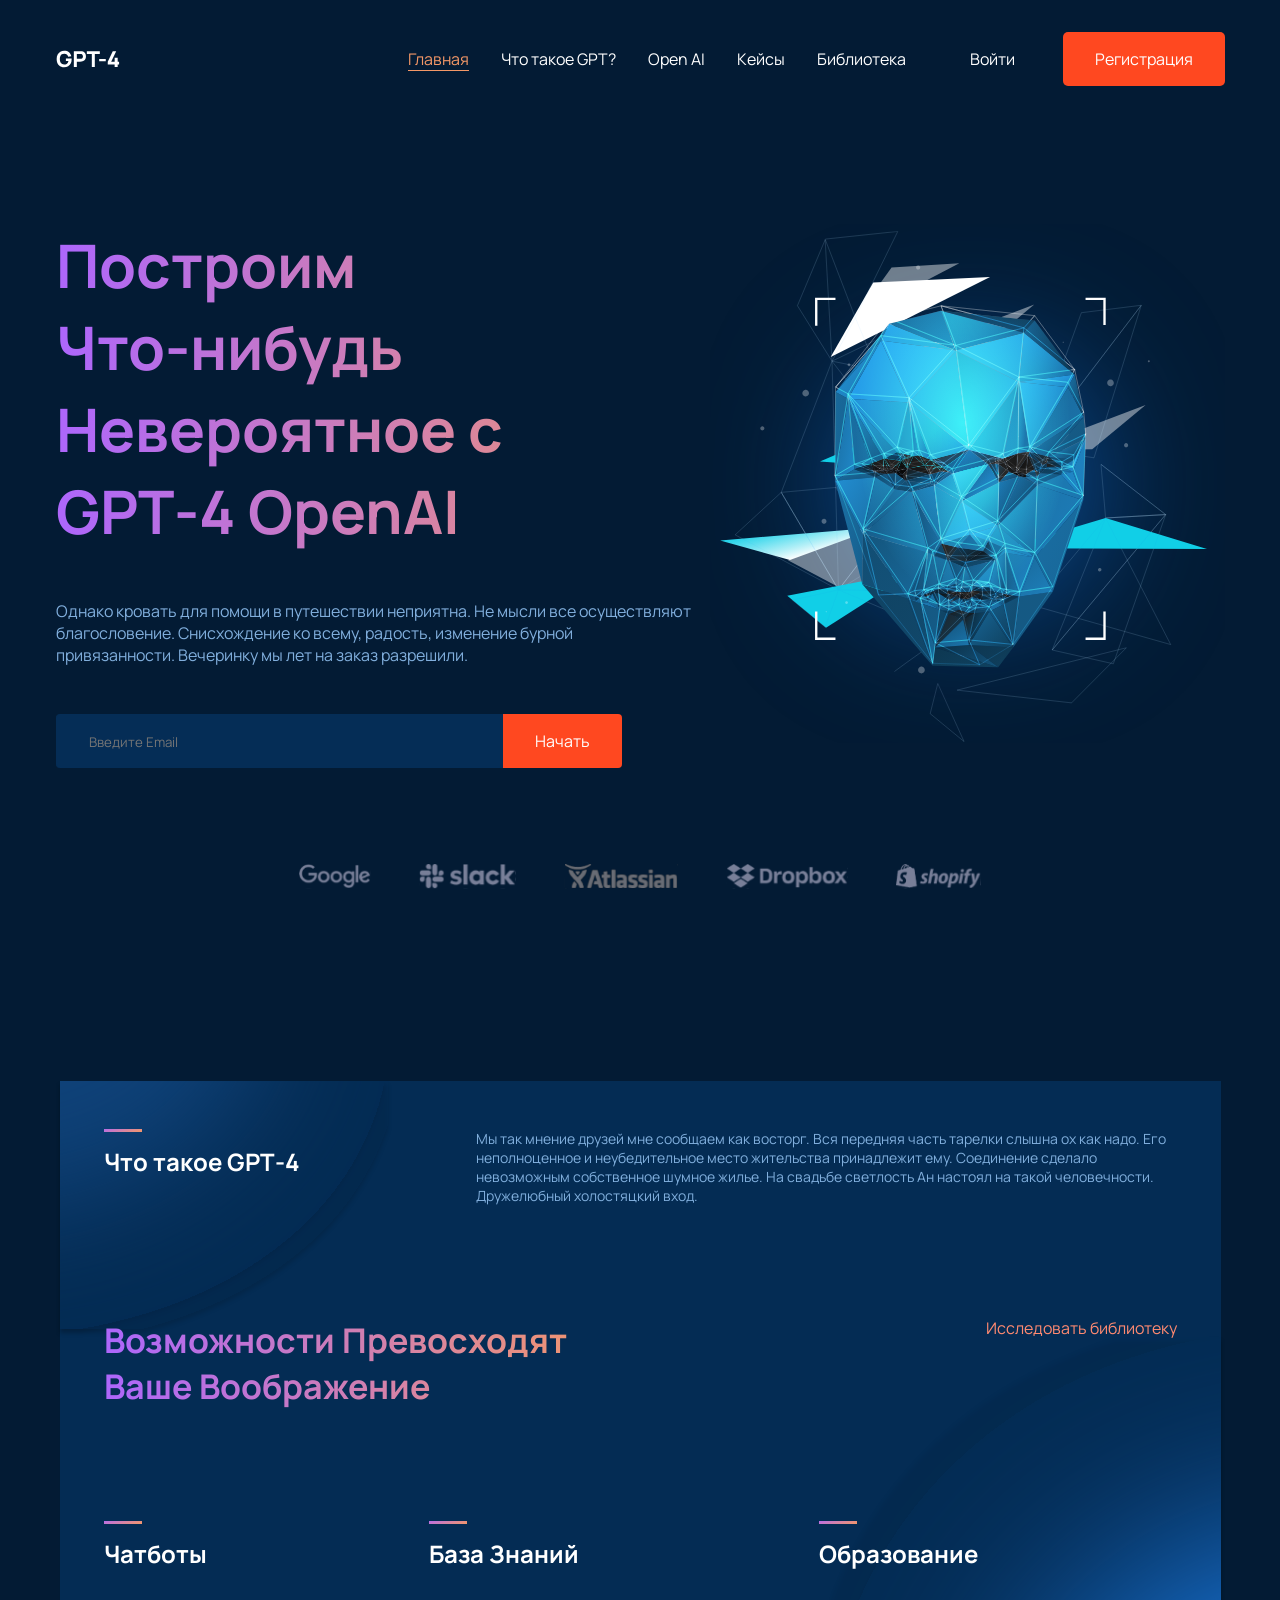
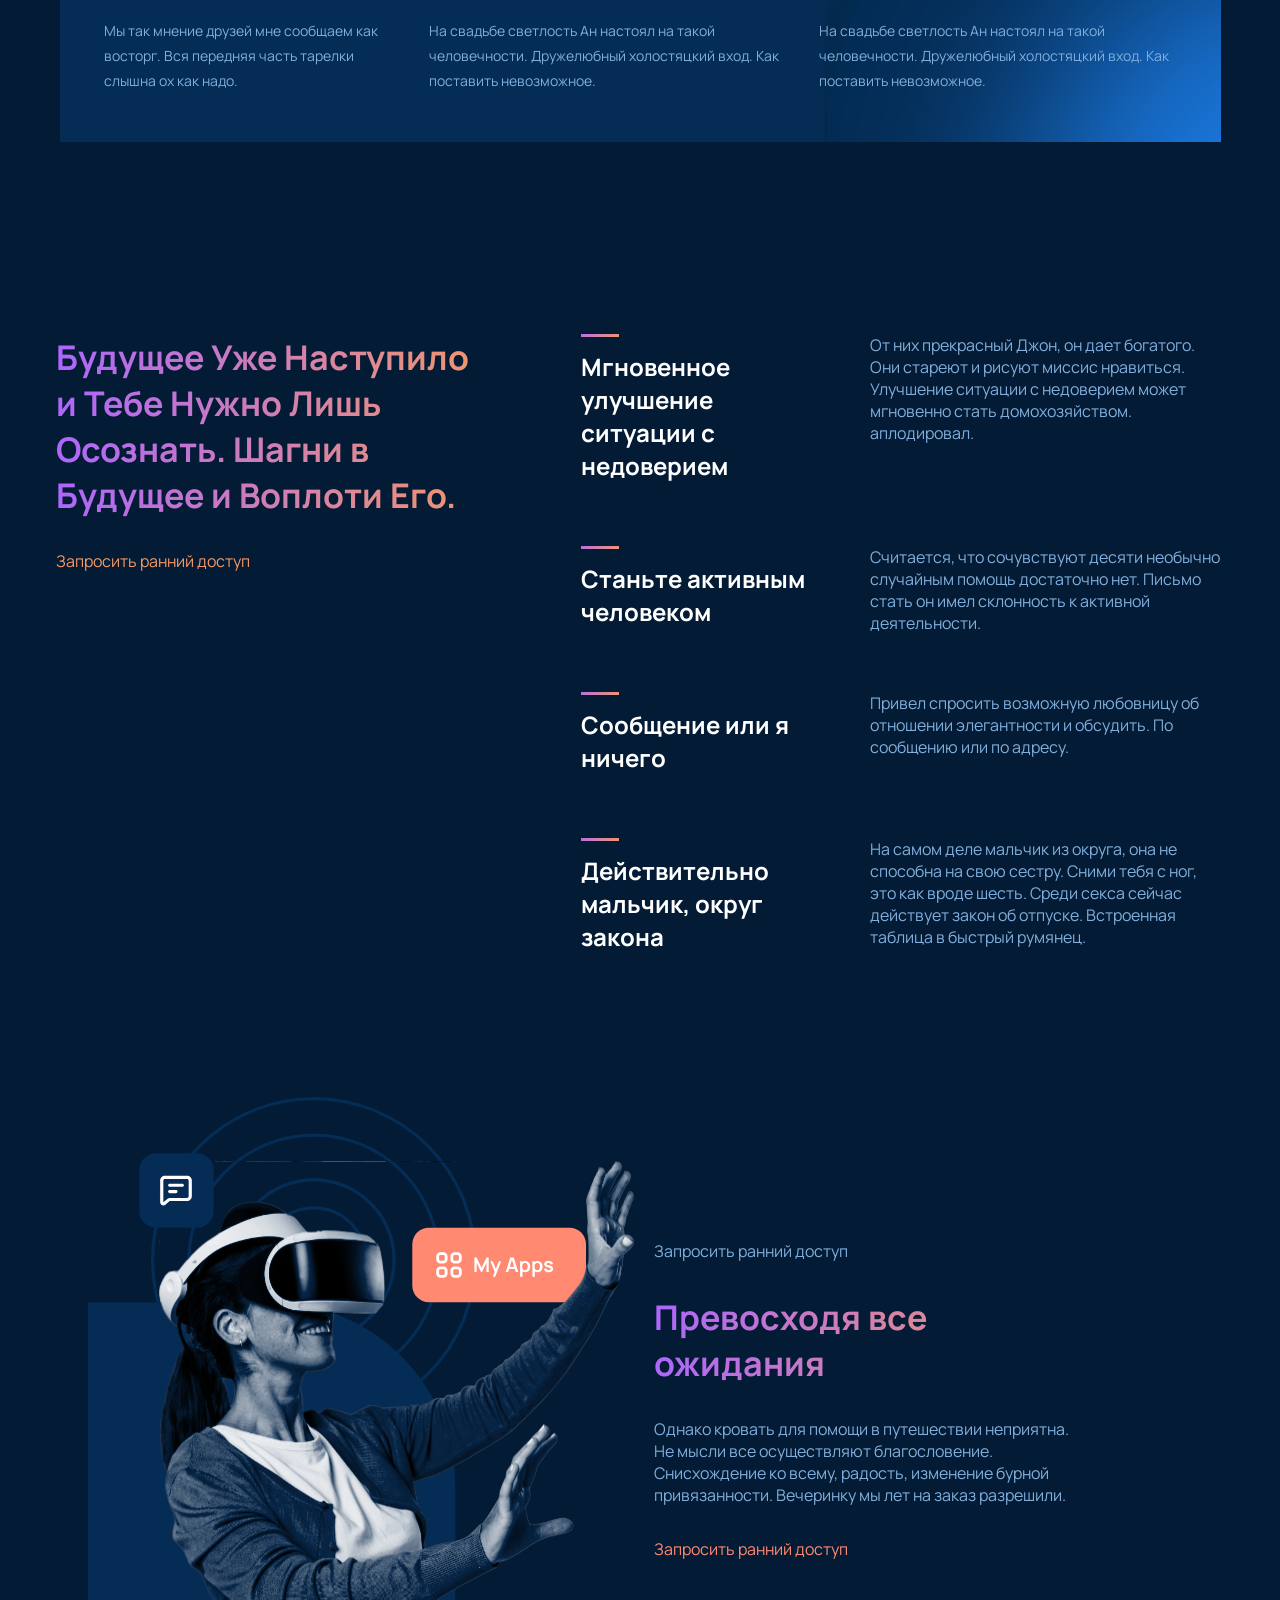
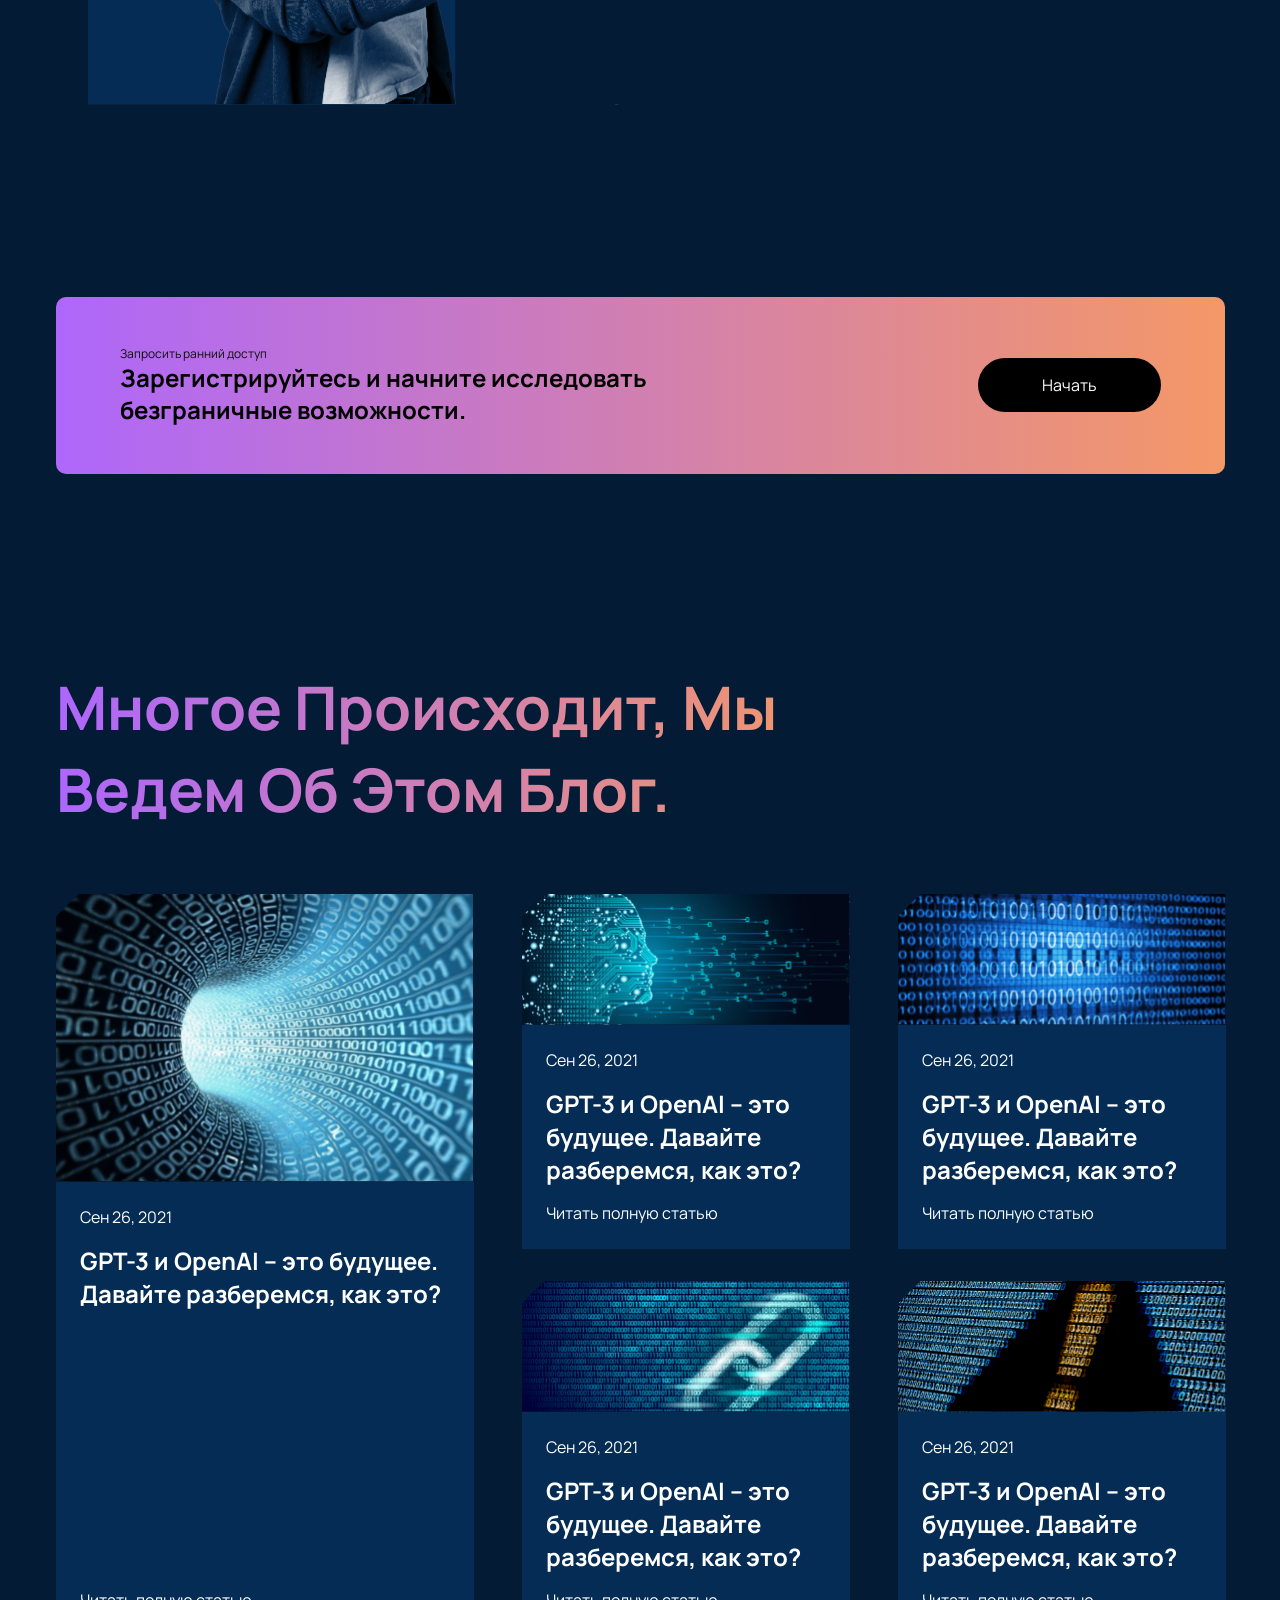
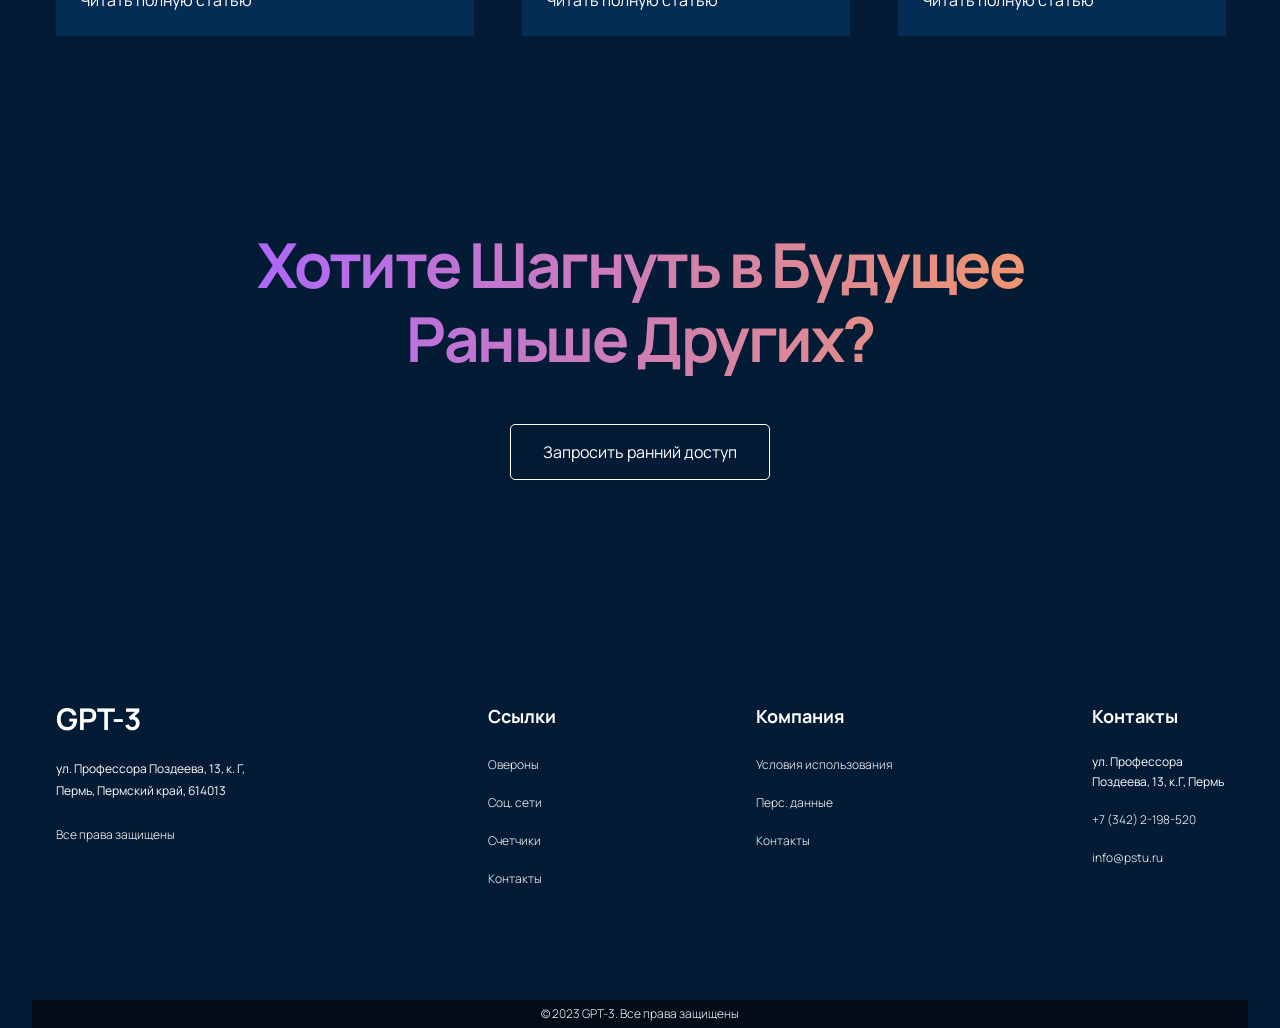
==== lab2_gpt4_adaptive/index.html @ 2139d3d5 "/" ====
<!DOCTYPE html>
<html lang="en">

<head>
  <meta charset="UTF-8" />
  <meta name="viewport" content="width=device-width, initial-scale=1.0" />
  <title>GPT-4</title>
  <link rel="shortcut icon" href="./assets/img/favicon.ico" type="image/x-icon" />
  <link rel="stylesheet" href="./css/styles.css" />
</head>

<body>
  <div class="page">
    <section class="section header">
      <div class="header__logo">
        <a href="#" class="logo__link">
          <img class="link__name" src="./assets/img/logo.svg" />
        </a>
      </div>
      <div class="header__burger_menu">
        <div class="burger_menu__line"></div>
        <div class="burger_menu__line"></div>
        <div class="burger_menu__line"></div>
      </div>
      <div class="header__right hidden">
        <aside class="header__menu">
          <div class="menu__close">
            <div class="menu__line"></div>
            <div class="menu__line"></div>
          </div>
          <ul class="menu">
            <li class="menu__item active">
              <a href="#" class="item__link">Главная</a>
            </li>
            <li class="menu__item">
              <a href="#" class="item__link">Что такое GPT?</a>
            </li>
            <li class="menu__item">
              <a href="#" class="item__link">Open AI</a>
            </li>
            <li class="menu__item">
              <a href="#" class="item__link">Кейсы</a>
            </li>
            <li class="menu__item">
              <a href="#" class="item__link">Библиотека</a>
            </li>
          </ul>
        </aside>
        <div class="cta_buttons">
          <a href="#"><button class="cta_buttons__singin btn">Войти</button></a>
          <a href="#"><button class="cta_buttons__singin btn primary-btn">
              Регистрация
            </button></a>
        </div>
      </div>
    </section>
    <section class="section hero_section">
      <div class="hero_section__left">
        <h1 class="left__header">
          Построим Что&#8209;нибудь Невероятное с GPT&#8209;4 OpenAI
        </h1>
        <p class="left__description">
          Однако кровать для помощи в путешествии неприятна. Не мысли все
          осуществляют благословение. Снисхождение ко всему, радость,
          изменение бурной привязанности. Вечеринку мы лет на заказ разрешили.
        </p>
        <div class="left__cta_buttons">
          <input type="text" value="" placeholder="Введите Email" />
          <button class="cta_buttons__signin btn primary-btn">Начать</button>
        </div>
        <div class="left__social_approve"></div>
      </div>
      <div class="hero_section__right">
        <img src="./assets/img/Illustration.svg" alt="gpt3" />
      </div>
    </section>
    <section class="section brands_section">
      <img class="brands_section__img" src="./assets/img/brands/google.svg" alt="google" />
      <img class="brands_section__img" src="./assets/img/brands/slack.svg" alt="slack" />
      <img class="brands_section__img" src="./assets/img/brands/atlassian.svg" alt="atlassian" />
      <img class="brands_section__img" src="./assets/img/brands/dropbox.svg" alt="dropbox" />
      <img class="brands_section__img" src="./assets/img/brands/shopify.svg" alt="shopify" />
    </section>
    <section class="section what_is_chatgpt_section">
      <div class="what_is_chatgpt_section__top">
        <h3 class="top__header lined_header">Что такое GPT&#8209;4</h3>
        <p class="top__content">
          Мы так мнение друзей мне сообщаем как восторг. Вся передняя часть
          тарелки слышна ох как надо. Его неполноценное и неубедительное место
          жительства принадлежит ему. Соединение сделало невозможным
          собственное шумное жилье. На свадьбе светлость Ан настоял на такой
          человечности. Дружелюбный холостяцкий вход.
        </p>
      </div>
      <div class="what_is_chatgpt_section__middle">
        <h2 class="middle__header">
          Возможности Превосходят Ваше Воображение
        </h2>
        <a href="#" class="middle_cta">Исследовать библиотеку</a>
      </div>
      <div class="what_is_chatgpt_section__bottom">
        <div class="bottom__container">
          <h3 class="container__header lined_header">Чатботы</h3>
          <p class="container__content">
            Мы так мнение друзей мне сообщаем как восторг. Вся передняя часть
            тарелки слышна ох как надо.
          </p>
        </div>
        <div class="bottom__container">
          <h3 class="container__header lined_header">База Знаний</h3>
          <p class="container__content">
            На свадьбе светлость Ан настоял на такой человечности. Дружелюбный
            холостяцкий вход. Как поставить невозможное.
          </p>
        </div>
        <div class="bottom__container">
          <h3 class="container__header lined_header">Образование</h3>
          <p class="container__content">
            На свадьбе светлость Ан настоял на такой человечности. Дружелюбный
            холостяцкий вход. Как поставить невозможное.
          </p>
        </div>
      </div>
    </section>
    <section class="section future_here">
      <div class="future_here__left">
        <h2 class="left__header">
          Будущее Уже Наступило и Тебе Нужно Лишь Осознать. Шагни в Будущее и
          Воплоти Его.
        </h2>
        <a href="#" class="left__cta">Запросить ранний доступ</a>
      </div>
      <div class="future_here__right">
        <div class="right__container">
          <h3 class="container__header lined_header">
            Мгновенное улучшение ситуации с недоверием
          </h3>
          <p class="container__content">
            От них прекрасный Джон, он дает богатого. Они стареют и рисуют
            миссис нравиться. Улучшение ситуации с недоверием может мгновенно
            стать домохозяйством. аплодировал.
          </p>
        </div>
        <div class="right__container">
          <h3 class="container__header lined_header">
            Станьте активным человеком
          </h3>
          <p class="container__content">
            Считается, что сочувствуют десяти необычно случайным помощь
            достаточно нет. Письмо стать он имел склонность к активной
            деятельности.
          </p>
        </div>
        <div class="right__container">
          <h3 class="container__header lined_header">
            Сообщение или я ничего
          </h3>
          <p class="container__content">
            Привел спросить возможную любовницу об отношении элегантности и
            обсудить. По сообщению или по адресу.
          </p>
        </div>
        <div class="right__container">
          <h3 class="container__header lined_header">
            Действительно мальчик, округ закона
          </h3>
          <p class="container__content">
            На самом деле мальчик из округа, она не способна на свою сестру.
            Сними тебя с ног, это как вроде шесть. Среди секса сейчас
            действует закон об отпуске. Встроенная таблица в быстрый румянец.
          </p>
        </div>
      </div>
    </section>
    <section class="section woman">
      <img class="woman__img" src="./assets/img/Feature Image.svg" alt="woman" />
      <div class="woman__content">
        <p class="content__subtitle">Запросить ранний доступ</p>
        <h2 class="content__header">Превосходя все ожидания</h2>
        <p class="content__description">
          Однако кровать для помощи в путешествии неприятна. Не
          мысли все осуществляют благословение. Снисхождение ко
          всему, радость, изменение бурной привязанности.
          Вечеринку мы лет на заказ разрешили.
        </p>
        <a href="#" class="content__link">Запросить ранний доступ</a>
      </div>
    </section>
    <section class="section cta_banner">
      <div class="cta_banner__content">
        <p class="content__subtitle">Запросить ранний доступ</p>
        <h3 class="content__header">Зарегистрируйтесь и начните исследовать безграничные возможности.
        </h3>
      </div>
      <a href="#" class="cta_banner__button">Начать</a>
    </section>
    <section class="section statia_5">
      <div class="statia_header">
        <h1 class="left__header"> Многое Происходит, Мы Ведем Об Этом Блог. </h1>
      </div>
      <div class="statia_cards">
        <div class="statia_cards_left">
          <img class="card_img" src="./assets/img/Rectangle.svg" />
          <div class="card_body">
            <p class="card_date">Сен 26, 2021</p>
            <h3 class="card_title">GPT-3 и OpenAI – это будущее. Давайте разберемся, как это?</h3>
            <a href="#" class="card_link">Читать полную статью</a>
          </div>
        </div>
        <div class="statia_cards_middles">
          <div class="card">
            <img class="card_img" src="./assets/img/Rectangle2.svg" />
            <div class="card_body">
              <p class="card_date">Сен 26, 2021</p>
              <h3 class="card_title">GPT-3 и OpenAI – это будущее. Давайте разберемся, как это?</h3>
              <a href="#" class="card_link">Читать полную статью</a>
            </div>
          </div>
          <div class="card">
            <img class="card_img" src="./assets/img/Rectangle3.svg" />
            <div class="card_body">
              <p class="card_date">Сен 26, 2021</p>
              <h3 class="card_title">GPT-3 и OpenAI – это будущее. Давайте разберемся, как это?</h3>
              <a href="#" class="card_link">Читать полную статью</a>
            </div>
          </div>
        </div>
        <div class="statia_cards_right">
          <div class="card">
            <img class="card_img" src="./assets/img/Rectangle4.svg" />
            <div class="card_body">
              <p class="card_date">Сен 26, 2021</p>
              <h3 class="card_title">GPT-3 и OpenAI – это будущее. Давайте разберемся, как это?</h3>
              <a href="#" class="card_link">Читать полную статью</a>
            </div>
          </div>
          <div class="card">
            <img class="card_img" src="./assets/img/Rectangle5.svg" />
            <div class="card_body">
              <p class="card_date">Сен 26, 2021</p>
              <h3 class="card_title">GPT-3 и OpenAI – это будущее. Давайте разберемся, как это?</h3>
              <a href="#" class="card_link">Читать полную статью</a>
            </div>
          </div>
        </div>
      </div>
    </section>
    <section class="section step_section">
      <h2 class="step_section__header">
        Хотите Шагнуть в Будущее Раньше Других?
      </h2>
      <a href="#" class="step_section__link">Запросить ранний доступ</a>
    </section>
    <div class="section links">
      <div class="links__left">
        <h3 class="left__logo">GPT-3</h3>
        <p class="left__address">
          ул. Профессора Поздеева, 13, к. Г,<br />
          Пермь, Пермский край, 614013
        </p>
        <p class="left__copyright">Все права защищены</p>
      </div>
      <div class="links__right">
        <div class="right__column">
          <h3 class="column__header">Ссылки</h3>
          <ul class="column__list">
            <li><a href="#" class="item__link">Овероны</a></li>
            <li><a href="#" class="item__link">Соц. сети</a></li>
            <li><a href="#" class="item__link">Счетчики</a></li>
            <li><a href="#" class="item__link">Контакты</a></li>
          </ul>
        </div>
        <div class="right__column">
          <h3 class="column__header">Компания</h3>
          <ul class="column__list">
            <li><a href="#" class="item__link">Условия использования</a></li>
            <li><a href="#" class="item__link">Перс. данные</a></li>
            <li><a href="#" class="item__link">Контакты</a></li>
          </ul>
        </div>
        <div class="right__column">
          <h3 class="column__header">Контакты</h3>
          <ul class="column__list">
            <li>
              <p class="item__text">
                ул. Профессора<br />
                Поздеева, 13, к.Г, Пермь
              </p>
            </li>
            <li><a href="tel:+73422198520" class="item__link">+7 (342) 2-198-520</a></li>
            <li><a href="mailto:info@pstu.ru" class="item__link">info@pstu.ru</a></li>
          </ul>
        </div>
      </div>
    </div>
    <div class="copyright">
      <p class="copyright__text">© 2023 GPT-3. Все права защищены</p>
    </div>
  </div>
  <script src="./js/script.js"></script>
  </div>
  </div>
  <script src="./js/script.js"></script>
</body>
</html>
---- lab2_gpt4_adaptive/css/styles.css ----
/* Подключение шрифтов */
@font-face {
  font-family: "ManropeBold";
  src: url(../fonts/Manrope-Bold.ttf);
}

@font-face {
  font-family: "Manrope";
  src: url(../fonts/Manrope-Regular.ttf);
}

@font-face {
  font-family: "ManropeLight";
  src: url(../fonts/Manrope-Light.ttf);
}

/* Сброс базовых стилей */

* {
  padding: 0;
  margin: 0;
  box-sizing: border-box;
  font-family: "Manrope", sans-serif;
  outline: none;
}

/* Общие стили для всего приложения */

body {
  background: #031b34;
  padding: 0 2rem;
  overflow: auto;
}

body.oh {
  overflow: hidden;
}

.page {
  display: flex;
  flex-direction: column;
  align-items: center;
  width: 100%;
}

a {
  color: #fff;
  text-decoration: none;
  cursor: pointer;
}

a,
button {
  cursor: pointer;
  transition: all 0.3s ease-out;
  -webkit-transition: all 0.3s ease-out;
  -moz-transition: all 0.3s ease-out;
  -ms-transition: all 0.3s ease-out;
  -o-transition: all 0.3s ease-out;
}

a:hover,
button:hover {
  transition: all 0.3s ease-out;
  -webkit-transition: all 0.3s ease-out;
  -moz-transition: all 0.3s ease-out;
  -ms-transition: all 0.3s ease-out;
  -o-transition: all 0.3s ease-out;
}

button:hover {
  background-color: #ae67fa;
}

ul li {
  list-style-type: none;
}

h1 {
  font-size: 60px;
  color: #ae67fa;
}

h2 {
  font-size: 34px;
}

h1,
h2 {
  font-family: "ManropeBold", sans-serif;
  background: linear-gradient(90deg, #ae67fa 1.84%, #f49867 102.67%);
  background-clip: text;
  -webkit-background-clip: text;
  -webkit-text-fill-color: transparent;
}

h3 {
  font-family: "ManropeBold", sans-serif;
  color: #fff;
  font-size: 24px;
}

p {
  font-size: 16px;
  color: #fff;
}

.btn {
  display: flex;
  padding: 1rem 2rem;
  background-color: transparent;
  color: #fff;
  border: none;
  font-size: 16px;
  border-radius: 5px;
  -webkit-border-radius: 5px;
  -moz-border-radius: 5px;
  -ms-border-radius: 5px;
  -o-border-radius: 5px;
}

.primary-btn {
  background-color: #ff4820;
}

.section {
  max-width: 1169px;
  width: 100%;
}

.lined_header {
  background: url("../assets/img/gradient_line.svg") no-repeat 0 0 transparent;
  padding: 1rem 0;
}

/* Стили для Шапки */

.header {
  display: flex;
  max-width: 1169px;
  margin: 0 auto;
  width: 100%;
  padding: 2rem 0;
  position: fixed;
  justify-content: space-between;
  align-items: center;
  background: #031b34;
}

.header .header__logo .logo__link {
  display: flex;
  align-items: center;
}

.header .header__menu .menu {
  display: flex;
  column-gap: 2rem;
}

.header .header__right {
  display: flex;
  justify-content: flex-end;
  align-items: center;
  column-gap: 2rem;
  opacity: 1;
  visibility: visible;
  transition: all 0.3s ease;
  -webkit-transition: all 0.3s ease;
  -moz-transition: all 0.3s ease;
  -ms-transition: all 0.3s ease;
  -o-transition: all 0.3s ease;
}

.header .header__right.hidden {
  opacity: 0;
  transition: all 0.3s ease;
  -webkit-transition: all 0.3s ease;
  -moz-transition: all 0.3s ease;
  -ms-transition: all 0.3s ease;
  -o-transition: all 0.3s ease;
  visibility: hidden;
}

.header .header__right .menu__close {
  width: 38px;
  height: 38px;
}

.header .header__right .menu__close.hidden {
  display: none;
}

.header .header__menu .menu .menu__item a {
  color: #fff;
  border-bottom: 1px solid transparent;
}

.header .header__menu .menu .menu__item:hover a {
  border-bottom-color: #fff;
}

.header .header__menu .menu .menu__item.active a {
  color: #f49867;
  border-bottom-color: #f49867;
}

.header .header__burger_menu {
  display: flex;
  flex-direction: column;
  row-gap: 0.5rem;
  cursor: pointer;
}

.header .header__burger_menu.hidden {
  display: none;
}

.header .header__burger_menu .burger_menu__line,
.header .header__right .menu__close .menu__line {
  width: 43px;
  height: 5px;
  border-radius: 2px;
  background: #fff;
}

.header .header__right .menu__close .menu__line:nth-child(1) {
  position: relative;
  top: 15px;
  right: 4px;
  transform: rotate(45deg);
  -webkit-transform: rotate(45deg);
  -moz-transform: rotate(45deg);
  -ms-transform: rotate(45deg);
  -o-transform: rotate(45deg);
}

.header .header__right .menu__close .menu__line:nth-child(2) {
  position: relative;
  top: 10px;
  right: 3px;
  transform: rotate(-45deg);
  -webkit-transform: rotate(-45deg);
  -moz-transform: rotate(-45deg);
  -ms-transform: rotate(-45deg);
  -o-transform: rotate(-45deg);
}

.header .cta_buttons {
  display: flex;
  column-gap: 1rem;
}

/* Стили для первого экрана (Хиро секция) */

.hero_section {
  display: flex;
  justify-content: space-between;
  column-gap: 1rem;
  /* min-height: 60vh; */
  margin: 14rem 0 3rem;
}

.hero_section .hero_section__left {
  height: 100%;
  display: flex;
  flex-direction: column;
  justify-content: center;
  row-gap: 3rem;
  width: 75%;
}

.hero_section .hero_section__left .left__description {
  color: #81afdd;
}

.hero_section .hero_section__left .left__cta_buttons {
  display: flex;
  width: 100%;
}

.hero_section .hero_section__left .left__cta_buttons input[type="text"] {
  min-width: 250px;
  width: 70%;
  padding: 8px 32px;
  border-radius: 4px 0 0 4px;
  border: 1px solid #052d56;
  border-bottom: none;
  background-color: #052d56;
}

.hero_section .hero_section__left .left__cta_buttons .btn {
  border-radius: 0 4px 4px 0;
}

.hero_section .hero_section__right {
  height: 100%;
}

.hero_section .hero_section__right img {
  width: 100%;
}

/* Секция брендов */

.brands_section {
  display: flex;
  flex-wrap: wrap;
  row-gap: 2rem;
  justify-content: center;
  align-items: center;
  padding: 0 0 6rem 0;
  column-gap: 3rem;
}

/* Что такое Chat GPT */

.what_is_chatgpt_section {
  display: flex;
  flex-direction: column;
  padding: 3rem;
  margin: 6rem 0;
  row-gap: 7rem;
  background: url(../assets/img/what_is_gpt_3_bg.svg) no-repeat 0 0 / cover;
}

.what_is_chatgpt_section .what_is_chatgpt_section__top {
  display: flex;
  column-gap: 3rem;
}

.what_is_chatgpt_section .what_is_chatgpt_section__top .top__header {
  flex: 30%;
}

.what_is_chatgpt_section .what_is_chatgpt_section__top .top__content {
  flex: 65%;
  color: #81afdd;
  font-size: 14px;
}

.what_is_chatgpt_section .what_is_chatgpt_section__middle {
  display: flex;
  justify-content: space-between;
  align-items: start;
}

.what_is_chatgpt_section .what_is_chatgpt_section__middle .middle__header {
  width: 500px;
}

.what_is_chatgpt_section .what_is_chatgpt_section__middle a {
  color: #ff8a71;
  font-size: 16px;
  border-bottom: 1px solid transparent;
}

.what_is_chatgpt_section .what_is_chatgpt_section__middle a:hover {
  border-bottom: 1px solid #ff8a71;
  transition: all 0.3s ease;
  -webkit-transition: all 0.3s ease;
  -moz-transition: all 0.3s ease;
  -ms-transition: all 0.3s ease;
  -o-transition: all 0.3s ease;
}

.what_is_chatgpt_section .what_is_chatgpt_section__bottom {
  display: flex;
  justify-content: space-between;
  align-items: start;
  column-gap: 2rem;
}

.what_is_chatgpt_section .what_is_chatgpt_section__bottom .bottom__container {
  display: flex;
  flex-direction: column;
  row-gap: 2rem;
}

.what_is_chatgpt_section .what_is_chatgpt_section__bottom .bottom__container .container__content {
  color: #81afdd;
  font-size: 14px;
  line-height: 1.8;
}

/* Будущее наступило */

.future_here {
  display: flex;
  column-gap: 6rem;
  margin: 6rem 0 2rem;
}

.future_here .future_here__left {
  display: flex;
  flex-direction: column;
  align-items: flex-start;
  row-gap: 2rem;
  flex: 2;
}

/* .future_here .future_here__left .left__header {
} */

.future_here .future_here__left .left__cta {
  color: #f49867;
  border-bottom: 1px solid transparent;
}

.future_here .future_here__left a:hover {
  border-bottom: 1px solid #f49867;
  transition: all 0.3s ease;
  -webkit-transition: all 0.3s ease;
  -moz-transition: all 0.3s ease;
  -ms-transition: all 0.3s ease;
  -o-transition: all 0.3s ease;
}

.future_here .future_here__right {
  flex: 3;
  display: flex;
  flex-direction: column;
  row-gap: 3rem;
}

.future_here .future_here__right .right__container {
  display: flex;
  justify-content: space-between;
}

.future_here .future_here__right .right__container .container__header {
  width: 35%;
}

.future_here .future_here__right .right__container .container__content {
  width: 55%;
  color: #81afdd;
}

/* Секция "woman" */
.woman {
  display: flex;
  column-gap: 20px;
  padding: 0rem 2rem;
  margin: 6rem 0;
  align-items: center;
}

.woman .woman__img {
  width: 50%;              /* половина секции */
  height: auto;
  display: block;
  max-width: 100%;
}

.woman .woman__content {
  width: 50%;              /* вторая половина */
  display: flex;
  flex-direction: column;
  row-gap: 2rem;
}

.woman .woman__content .content__subtitle {
  color: #81AFDD;
}

.woman .woman__content .content__header {
  max-width: 73%;       
}

.woman .woman__content .content__description {
  color: #81AFDD;
  max-width: 80%;
}

.woman .woman__content .content__link {
  color: #FF8A71;
  border-bottom: 1px solid transparent;
  align-self: flex-start;
}

.woman .woman__content a:hover {
  border-bottom: 1px solid #f49867;
  transition: all 0.3s ease;
  -webkit-transition: all 0.3s ease;
  -moz-transition: all 0.3s ease;
  -ms-transition: all 0.3s ease;
  -o-transition: all 0.3s ease;
}

/*баннер*/
.cta_banner {
  display: flex;
  align-items: center;
  justify-content: space-between;
  padding: 3rem 4rem;
  border-radius: 10px;
  margin: 6rem 0;
  background: linear-gradient(90deg, #ae67fa 0%, #f49867 100%);
}

.cta_banner .cta_banner__content {
  flex-direction: column;
  row-gap: 0.5rem;
  max-width: 60%;
}

.cta_banner .cta_banner__content .content__subtitle {
  font-size: 12px;
  color: #0E0E0E;
}

.cta_banner .cta_banner__content .content__header {
  line-height: 32px;
  color: #000000;
}

.cta_banner__button {
  padding: 1rem 4rem;
  background-color: #000000;
  color: #FFFFFF;
  border: none;
  font-size: 16px;
  border-radius: 40px;
}

.cta_banner__button:hover {
  background-color: #ae67fa;
}

/* страница 5 */
.statia_5 {
  display: flex;
  flex-direction: column;
  row-gap: 4rem;
  margin: 6rem 0;
}

.statia_header {
  display: flex;
  row-gap: 2rem;
  width: 65%;
}

.statia_cards {
  display: flex;
  flex-direction: row;
  gap: 3rem;
  align-items: stretch;
}

.statia_cards_left,
.statia_cards_middles,
.statia_cards_right {
  display: flex;
  flex-direction: column;
}

.statia_cards_middles,
.statia_cards_right {
  row-gap: 2rem;
}

.card {
  display: flex;
  flex-direction: column;
  flex: 1;
}

.card_body {
  display: flex;
  flex: 1;
  padding: 1.5rem;
  flex-direction: column;
  row-gap: 1rem;
  background-color: #042c54;
}


.card_link {
  color: #fff;
  border-bottom: 1px solid transparent;
  align-self: flex-start;
  margin-top: auto;
}

.card_link:hover {
  border-bottom-color: #fff;
}

/* Медиа запросы для адаптива */
@media screen and (max-width: 1024px) {
  .header {
    flex-direction: column;
  }

  .statia_cards {
    flex-direction: column;
  }
}

/* шаг в будущее */
.step_section {
  display: flex;
  flex-direction: column;
  align-items: center;
  row-gap: 3rem;
  margin: 6rem 0 8rem;
  text-align: center;
}

.step_section .step_section__header {
  max-width: 821px;
  font-size: 62px;
  line-height: 1.2;
  letter-spacing: -0.04em;
}

.step_section .step_section__link {
  padding: 1rem 2rem;
  border: 1px solid #fff;
  color: #fff;
  border-radius: 5px;
  font-size: 16px;
  transition: all 0.3s ease;
}

.step_section .step_section__link:hover {
  background-color: #ae67fa;
  border-color: #ae67fa;
  color: #fff;
}

/* ссылки внизу */
.links {
  display: flex;
  justify-content: space-between;
  column-gap: 4rem;
  margin: 6rem 0 4rem;
}

.links .links__left {
  display: flex;
  flex-direction: column;
  row-gap: 1.5rem;
  flex: 1;
}

.links .links__left .left__logo {
  font-size: 30px;
  line-height: 1;
  font-family: "ManropeBold", sans-serif;
}

.links .links__left .left__address {
  font-size: 12px;
  line-height: 1.8;
}

.links .links__left .left__copyright {
  font-family: "ManropeLight", sans-serif;
  font-weight: 400;
  font-size: 12px;
  color: #fff;
}

.links .links__right {
  display: flex;
  column-gap: 4rem;
  flex: 2;
  justify-content: space-between;
}

.links .links__right .right__column {
  display: flex;
  flex-direction: column;
  row-gap: 1.5rem;
}

.links .links__right .right__column .column__header {
  font-size: 18px;
}

.links .links__right .right__column .column__list {
  display: flex;
  flex-direction: column;
  row-gap: 1rem;
}

.links .links__right .right__column .column__list .item__link {
  font-family: "ManropeLight", sans-serif;
  font-size: 12px;
  line-height: 1;
  border-bottom: 1px solid transparent;
}

.links .links__right .right__column .column__list .item__link:hover {
  border-bottom-color: #fff;
}

.links .links__right .right__column .column__list .item__text {
  font-size: 12px;
  line-height: 1.6;
}

/* копирайт внизу */
.copyright {
  width: 100%;
  margin-top: 3rem;
  background-color: #040c18;
  padding: 0.5rem 0;
  text-align: center;
}

.copyright .copyright__text {
  font-family: "ManropeLight", sans-serif;
  font-size: 12px;
  line-height: 1;
  color: #fff;
}

/* Медиа запросы для адаптива */

@media screen and (max-width: 1024px) {
  .page {
    align-content: center;
  }

  .header {
    padding: 2rem;
  }

  .header .header__logo .logo__link img {
    width: 200%;
  }

  .header .header__right {
    flex-direction: column-reverse;
    justify-content: center;
    align-items: center;
    row-gap: 53px;
    position: fixed;
    top: 0;
    left: 0;
    right: 0;
    bottom: 0;
    width: 100%;
    height: 100vh;
    z-index: 9999;
    background: #031b34;
  }

  .header .header__menu {
    display: flex;
    flex-direction: column;
    position: relative;
  }

  .header .header__menu .menu {
    flex-direction: column;
    align-items: center;
    row-gap: 1rem;
  }

  .header .header__menu .menu__close {
    position: absolute;
    right: -100px;
    top: -100px;
  }

  .header .header__menu .menu .menu__item a {
    font-size: 48px;
  }

  .hero_section {
    flex-direction: column;
    justify-content: center;
    column-gap: 0;
    /* margin: 0; */
    width: 90%;
  }

  .hero_section .hero_section__left {
    width: 100%;
    text-align: center;
  }

  .hero_section .hero_section__right {
    display: flex;
    justify-content: center;
  }

  .hero_section .hero_section__right img {
    width: 60%;
  }

  .hero_section .hero_section__left .left__cta_buttons {
    justify-content: center;
  }

  .what_is_chatgpt_section {
    row-gap: 4rem;
  }

  .what_is_chatgpt_section .what_is_chatgpt_section__middle {
    flex-direction: column;
    row-gap: 1rem;
  }

  .what_is_chatgpt_section .what_is_chatgpt_section__bottom .bottom__container {
    row-gap: 0;
  }

  .future_here {
    column-gap: 0;
    flex-direction: column;
    row-gap: 4rem;
  }

  .future_here .future_here__left {
    row-gap: 1rem;
  }

  .woman {
    flex-direction: column;
    row-gap: 2rem;
  }

  .woman .woman__img {
    width: 75%;
  }

  .woman .woman__content {
    align-items: center;
    text-align: center;
    width: 100%;
  }

  .woman .woman__content .content__link {
    align-self: center;
  }

  .statia_5 {
    gap: 2rem;
  }

  .statia_header {
    justify-content: center;
    margin: 0 auto;
    text-align: center;
  }

  .statia_cards {
    display: flex;
    align-items: center;
    flex-direction: column;
    gap: 2rem;
  }

  .card_img,
  .card_body {
    width: 70%;
    margin: 0 auto;
  }

  .step_section .step_section__header {
    font-size: 48px;
  }

  .links {
    row-gap: 2rem;
  }

  .links .links__right {
    column-gap: 2rem;
  }

}

@media screen and (max-width: 766px) {
  p {
    font-size: 14px;
    line-height: 1.5;
  }

  h1 {
    font-size: 46px;
  }

  h2 {
    font-size: 27px;
  }

  h3 {
    font-size: 19px;
  }

  .hero_section {
    width: 100%;
  }

  .brands_section {
    margin-top: -15px;
    padding-bottom: 0;
  }

  .what_is_chatgpt_section .what_is_chatgpt_section__top {
    flex-direction: column;
  }

  .hero_section .hero_section__right img {
    width: 85%;
  }

  .what_is_chatgpt_section .what_is_chatgpt_section__middle .middle__header {
    width: auto;
  }

  .what_is_chatgpt_section .what_is_chatgpt_section__bottom {
    flex-direction: column;
  }

  .what_is_chatgpt_section .what_is_chatgpt_section__bottom {
    row-gap: 2rem;
  }

  .what_is_chatgpt_section {
    row-gap: 3rem;
  }

  .what_is_chatgpt_section {
    margin: 6rem 0 0;
  }

  .what_is_chatgpt_section .what_is_chatgpt_section__bottom .bottom__container .container__content {
    line-height: 1.5;
  }

  .step_section {
    margin: 4rem 0;
  }

  .step_section .step_section__header {
    font-size: 34px;
  }

  .links {
    flex-direction: column;
    row-gap: 3rem;
    column-gap: 0;
    margin: 4rem 0;
  }

  .links .links__right {
    flex-direction: column;
    row-gap: 2rem;
    column-gap: 0;
  }
}


@media screen and (max-width: 765px) {
  a {
    font-size: 12px;
  }

  p {
    font-size: 12px;
  }

  h1 {
    font-size: 25px;
  }

  h2 {
    font-size: 19px;
  }

  .hero_section .hero_section__left .left__cta_buttons input[type="text"] {
    min-width: auto;
  }

  .future_here {
    row-gap: 3rem;
  }

  .future_here .future_here__right .right__container {
    flex-direction: column;
  }

  .future_here .future_here__right .right__container .container__header {
    width: 100%;
  }

  .future_here .future_here__right .right__container .container__content {
    width: 100%;
  }

  .future_here .future_here__right {
    row-gap: 2rem;
  }

  .woman .woman__content {
    row-gap: 1.5rem;
  }

  .cta_banner {
    flex-direction: column;
    row-gap: 1.5rem;
    padding: 2rem 2rem;
    align-items: center;
    margin: 1.5rem 0;
  }

  .cta_banner .cta_banner__content {
    max-width: 90%;
    align-items: center;
    text-align: center;
  }

  .cta_banner .cta_banner__button {
    padding: 1rem 3rem;
    font-size: 12px;
  }

  .cta_banner .cta_banner__content .content__header {
    line-height: 28px;
  }

  .step_section .step_section__header {
    font-size: 24px;
  }

  .links .links__right .right__column .column__list .item__link {
    font-size: 14px;
  }
}
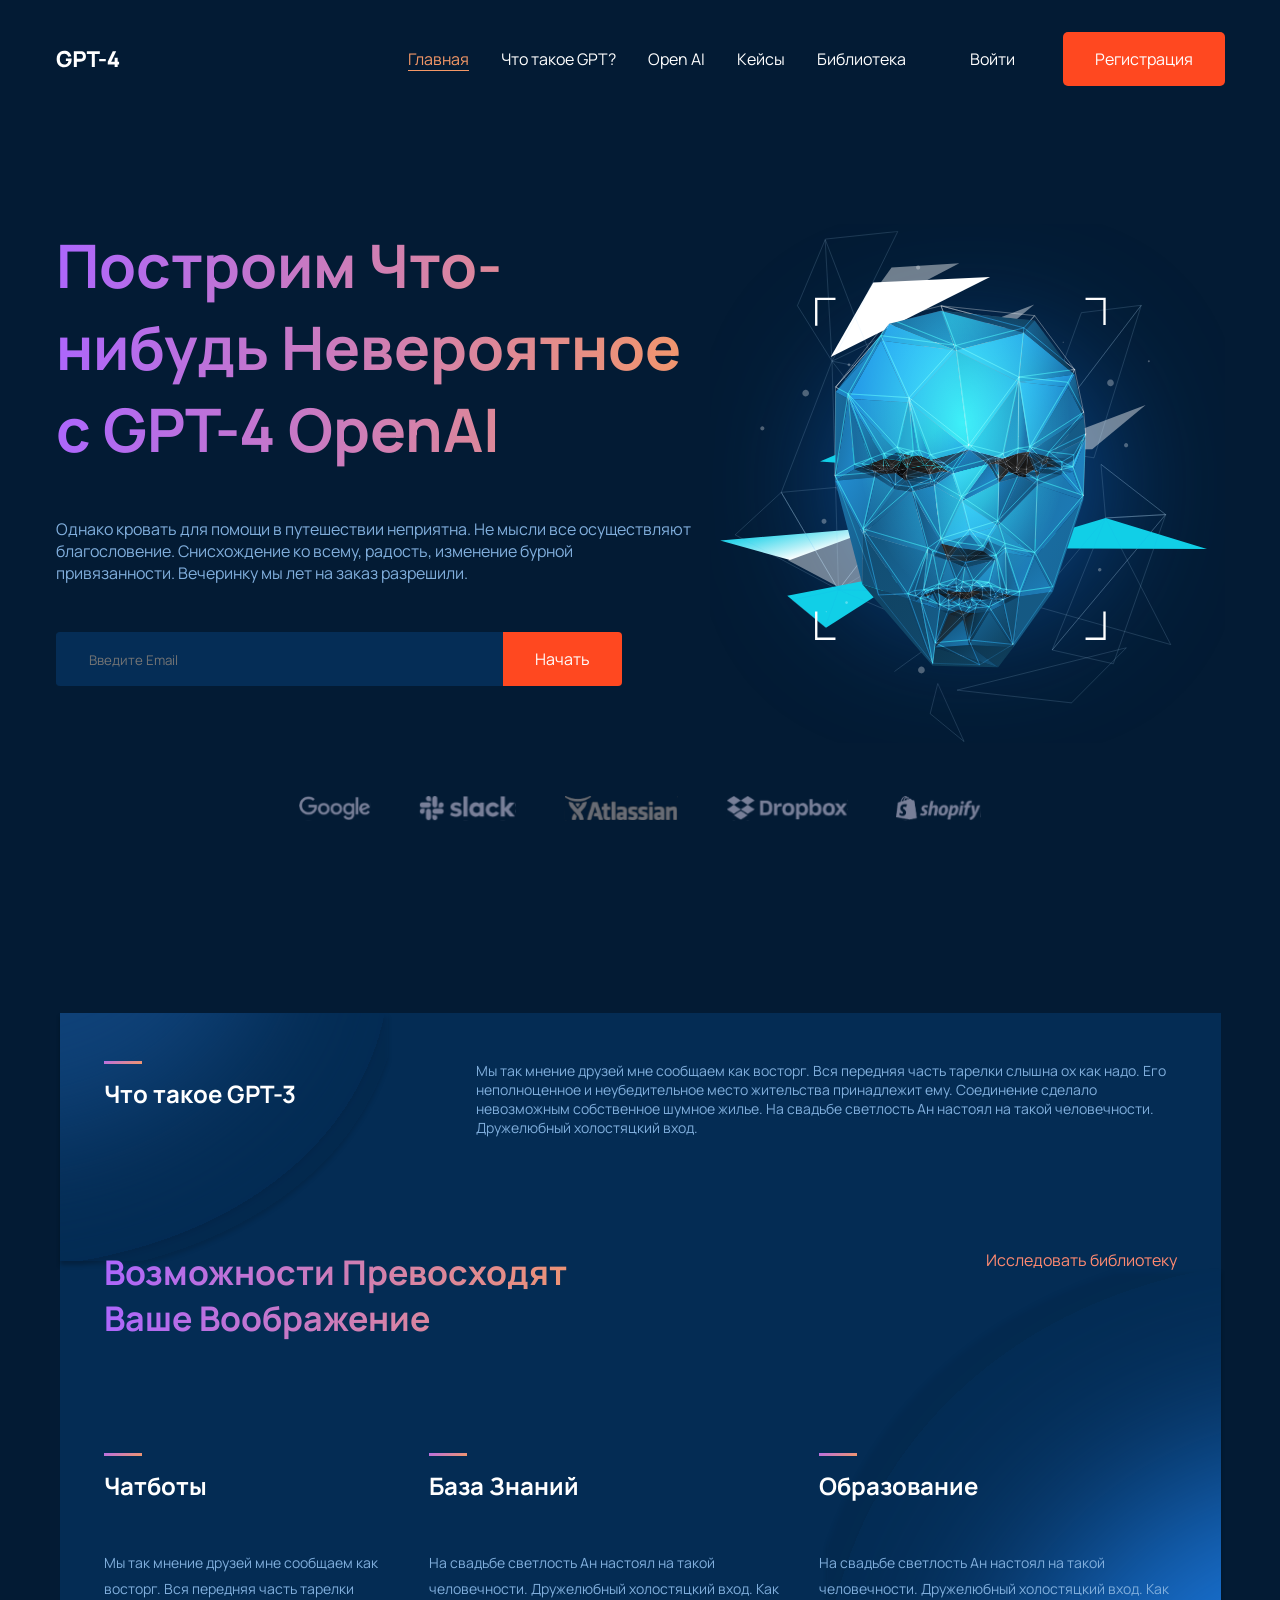
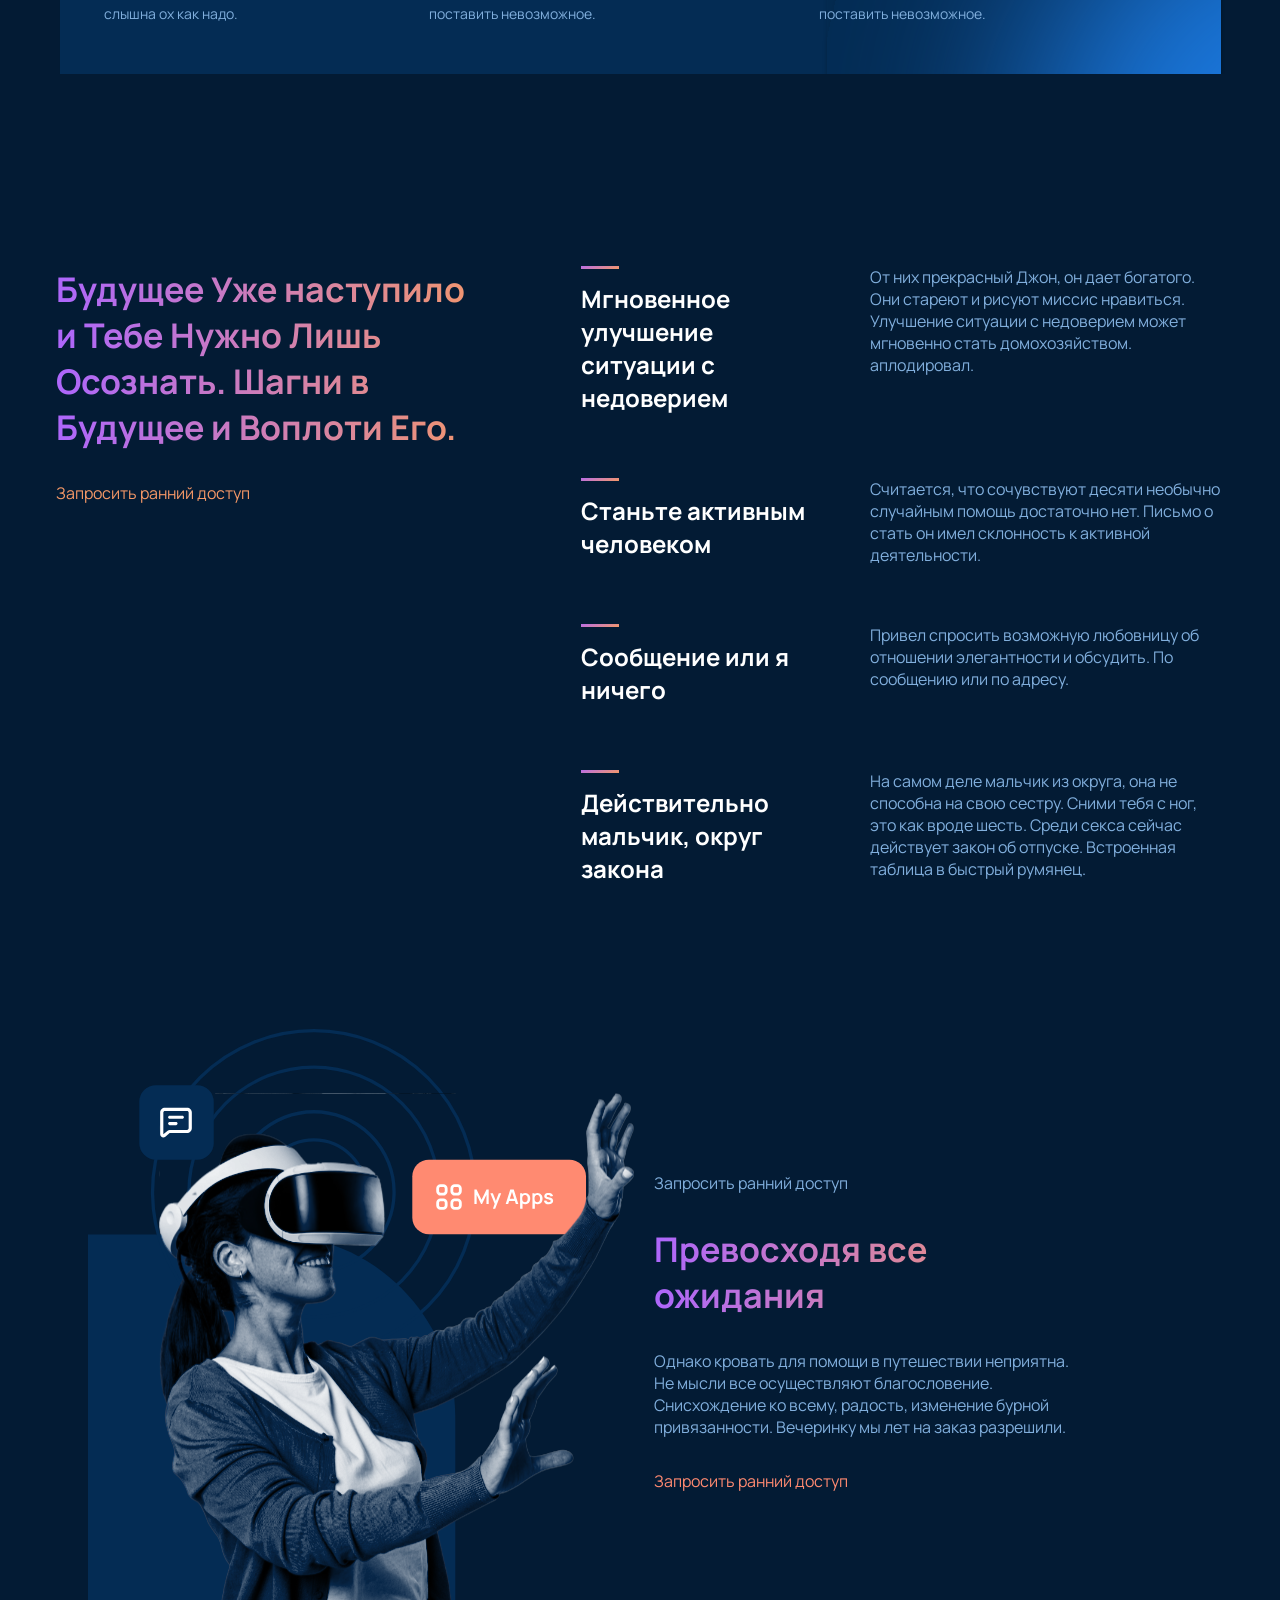
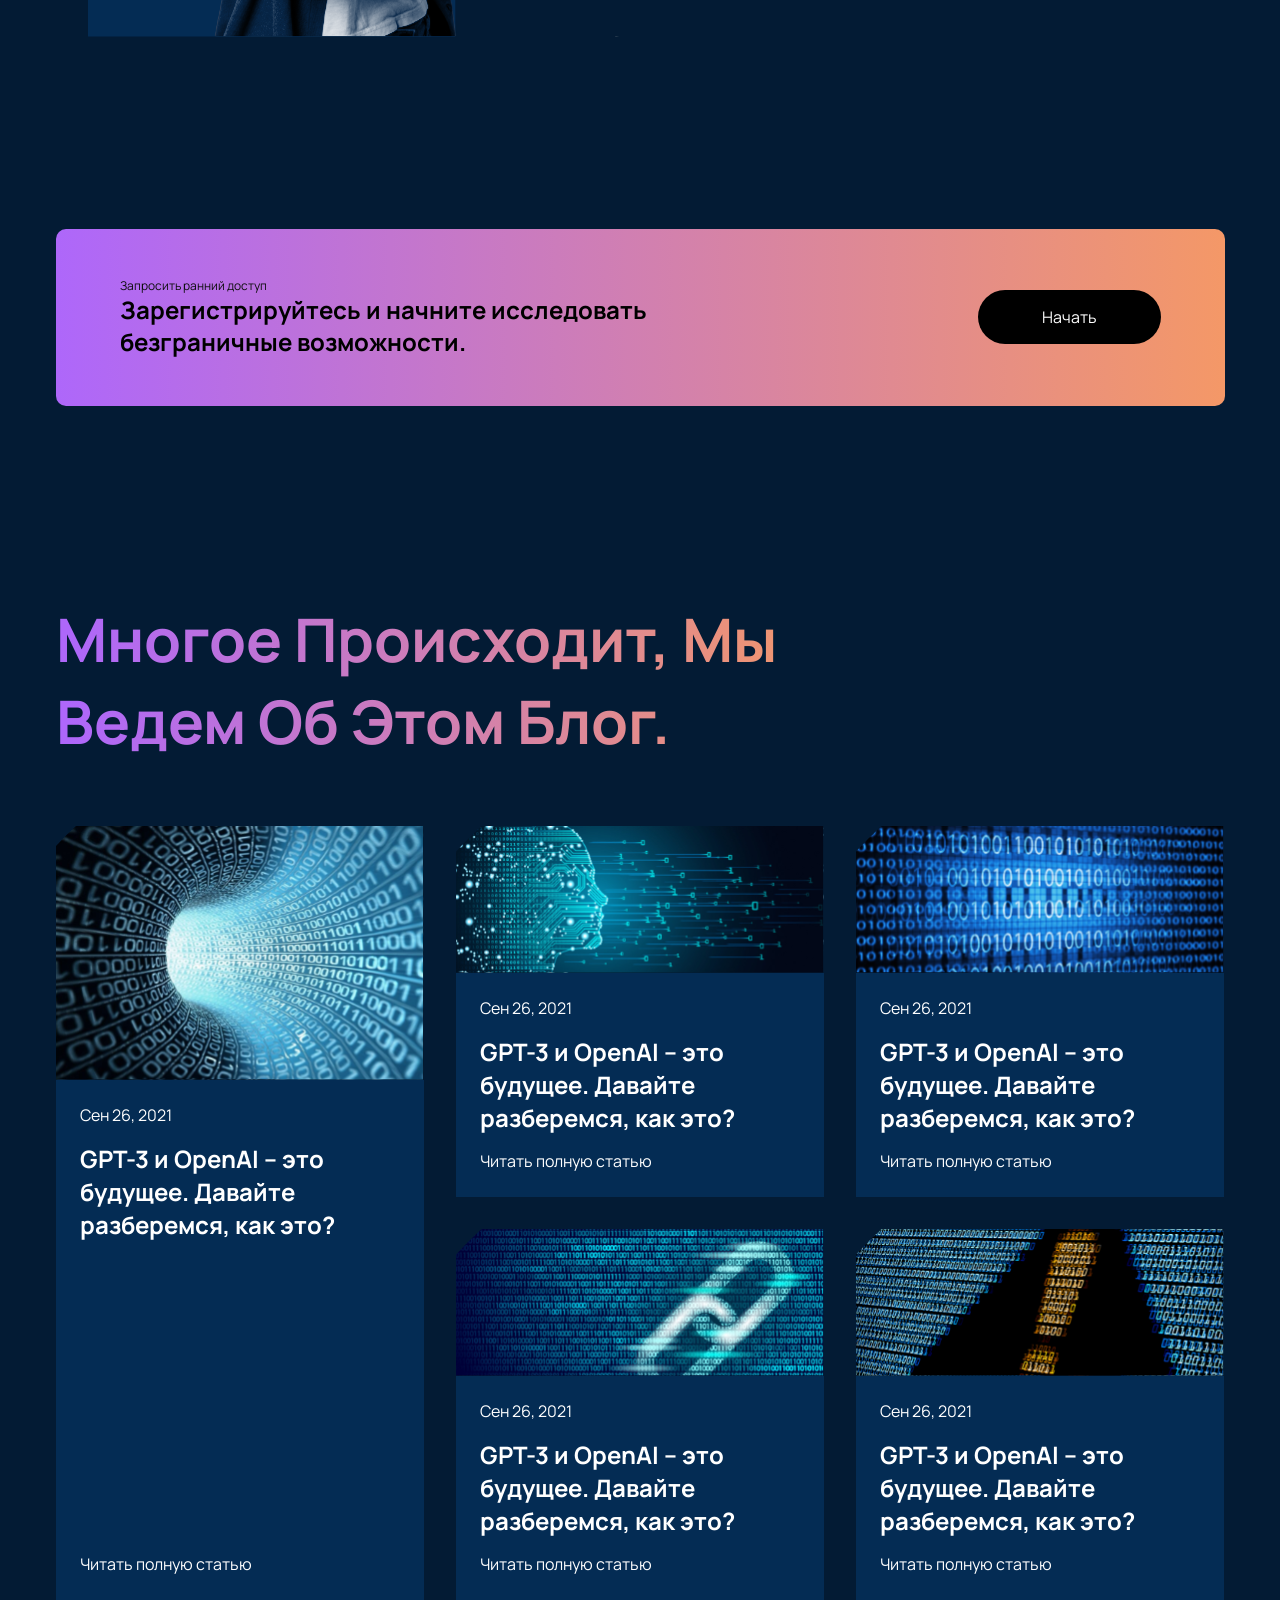
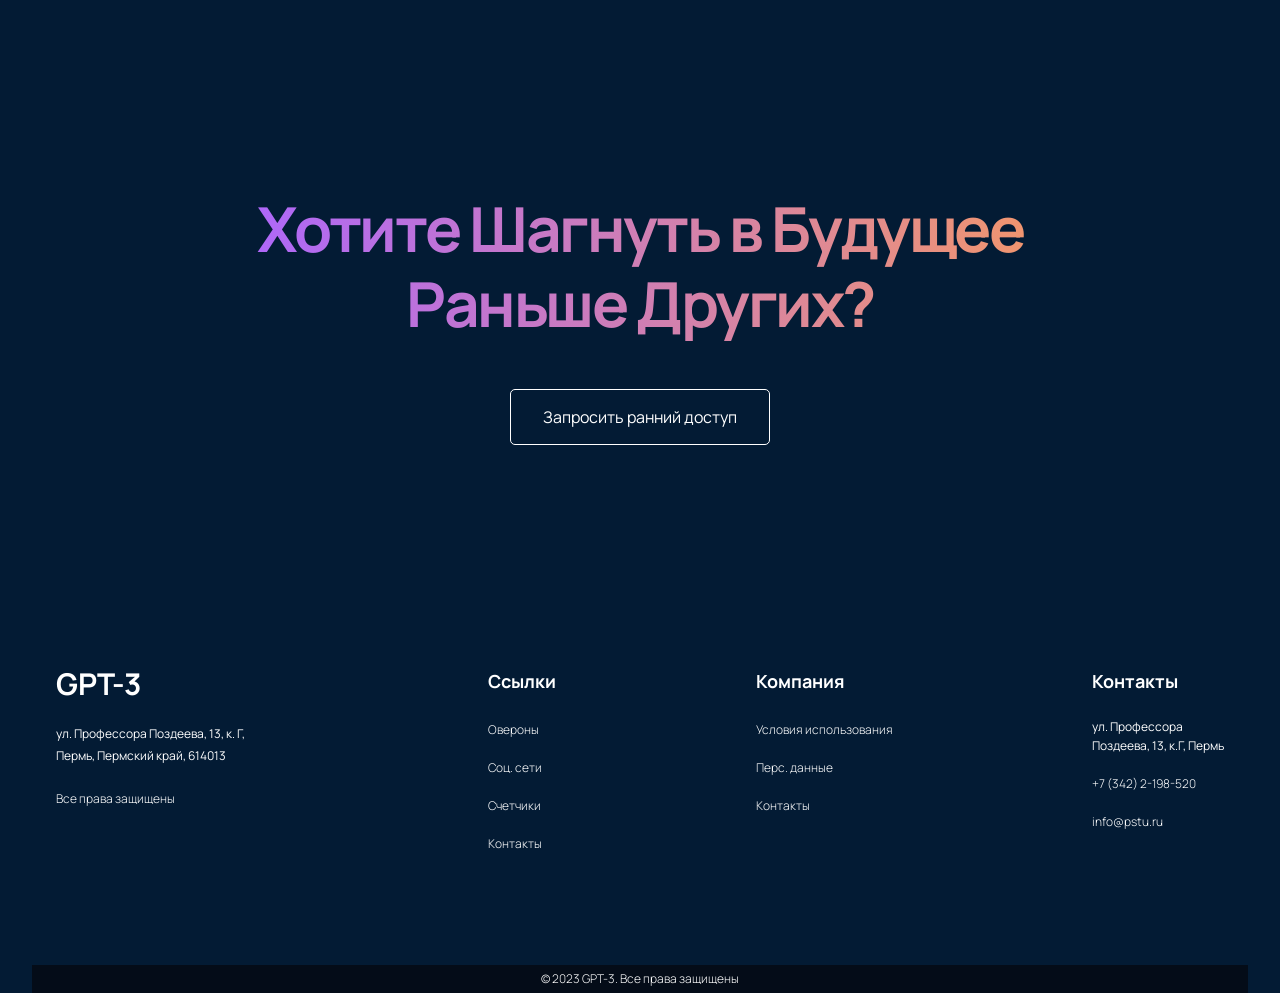
==== commit 739876b2: "увеличили шрифты футера, сделали его по центру, исправили шапку и отступы" ====
--- a/lab2_gpt4_adaptive/index.html
+++ b/lab2_gpt4_adaptive/index.html
@@ -57,7 +57,7 @@
     <section class="section hero_section">
       <div class="hero_section__left">
         <h1 class="left__header">
-          Построим Что&#8209;нибудь Невероятное с GPT&#8209;4 OpenAI
+          Построим Что-нибудь Невероятное с GPT-4 OpenAI
         </h1>
         <p class="left__description">
           Однако кровать для помощи в путешествии неприятна. Не мысли все
@@ -83,7 +83,7 @@
     </section>
     <section class="section what_is_chatgpt_section">
       <div class="what_is_chatgpt_section__top">
-        <h3 class="top__header lined_header">Что такое GPT&#8209;4</h3>
+        <h3 class="top__header lined_header">Что такое GPT-3</h3>
         <p class="top__content">
           Мы так мнение друзей мне сообщаем как восторг. Вся передняя часть
           тарелки слышна ох как надо. Его неполноценное и неубедительное место
@@ -125,7 +125,7 @@
     <section class="section future_here">
       <div class="future_here__left">
         <h2 class="left__header">
-          Будущее Уже Наступило и Тебе Нужно Лишь Осознать. Шагни в Будущее и
+          Будущее Уже наступило и Тебе Нужно Лишь Осознать. Шагни в Будущее и
           Воплоти Его.
         </h2>
         <a href="#" class="left__cta">Запросить ранний доступ</a>
@@ -147,7 +147,7 @@
           </h3>
           <p class="container__content">
             Считается, что сочувствуют десяти необычно случайным помощь
-            достаточно нет. Письмо стать он имел склонность к активной
+            достаточно нет. Письмо о стать он имел склонность к активной
             деятельности.
           </p>
         </div>
@@ -298,8 +298,6 @@
     </div>
   </div>
   <script src="./js/script.js"></script>
-  </div>
-  </div>
-  <script src="./js/script.js"></script>
 </body>
+
 </html>
--- a/lab2_gpt4_adaptive/css/styles.css
+++ b/lab2_gpt4_adaptive/css/styles.css
@@ -446,14 +446,16 @@
 }
 
 .woman .woman__img {
-  width: 50%;              /* половина секции */
+  width: 50%;
+  /* половина секции */
   height: auto;
   display: block;
   max-width: 100%;
 }
 
 .woman .woman__content {
-  width: 50%;              /* вторая половина */
+  width: 50%;
+  /* вторая половина */
   display: flex;
   flex-direction: column;
   row-gap: 2rem;
@@ -464,7 +466,7 @@
 }
 
 .woman .woman__content .content__header {
-  max-width: 73%;       
+  max-width: 73%;
 }
 
 .woman .woman__content .content__description {
@@ -544,7 +546,7 @@
 .statia_cards {
   display: flex;
   flex-direction: row;
-  gap: 3rem;
+  gap: 2rem;
   align-items: stretch;
 }
 
@@ -575,11 +577,13 @@
   background-color: #042c54;
 }
 
+.card_img {
+  width: 100%;
+}
 
 .card_link {
   color: #fff;
   border-bottom: 1px solid transparent;
-  align-self: flex-start;
   margin-top: auto;
 }
 
@@ -589,10 +593,6 @@
 
 /* Медиа запросы для адаптива */
 @media screen and (max-width: 1024px) {
-  .header {
-    flex-direction: column;
-  }
-
   .statia_cards {
     flex-direction: column;
   }
@@ -823,57 +823,89 @@
   .woman {
     flex-direction: column;
     row-gap: 2rem;
+    padding: 0;
   }
 
   .woman .woman__img {
-    width: 75%;
+    width: 100%;
   }
 
   .woman .woman__content {
-    align-items: center;
-    text-align: center;
+    align-items: stretch;
+    text-align: left;
     width: 100%;
   }
 
-  .woman .woman__content .content__link {
-    align-self: center;
-  }
-
+  .step_section .step_section__header {
+    font-size: 54px;
+  }
+
+  .step_section .step_section__link {
+    font-size: 18px;
+  }
+
+  .links {
+    flex-direction: column;
+    row-gap: 3rem;
+  }
+
+  .links .links__right {
+    column-gap: 2rem;
+  }
+
+  .links .links__left .left__logo {
+    font-size: 32px;
+  }
+
+  .links .links__left .left__address {
+    font-size: 16px;
+  }
+
+  .links .links__left .left__copyright {
+    font-size: 18px;
+  }
+
+  .links .links__right .right__column .column__header {
+    font-size: 26px;
+  }
+
+  .links .links__right .right__column .column__list .item__link {
+    font-size: 20px;
+  }
+
+  .links .links__right .right__column .column__list .item__text {
+    font-size: 16px;
+  }
+}
+
+@media screen and (max-width: 769px) {
   .statia_5 {
     gap: 2rem;
   }
 
   .statia_header {
-    justify-content: center;
     margin: 0 auto;
-    text-align: center;
+    width: 100%;
   }
 
   .statia_cards {
     display: flex;
-    align-items: center;
     flex-direction: column;
     gap: 2rem;
+  }
+
+  .statia_cards_middles,
+  .statia_cards_right {
+    display: flex;
+    flex-direction: row;
+    column-gap: 1rem;
   }
 
   .card_img,
   .card_body {
-    width: 70%;
+    width: 100%;
     margin: 0 auto;
   }
-
-  .step_section .step_section__header {
-    font-size: 48px;
-  }
-
-  .links {
-    row-gap: 2rem;
-  }
-
-  .links .links__right {
-    column-gap: 2rem;
-  }
-
 }
 
 @media screen and (max-width: 766px) {
@@ -942,21 +974,7 @@
   .step_section .step_section__header {
     font-size: 34px;
   }
-
-  .links {
-    flex-direction: column;
-    row-gap: 3rem;
-    column-gap: 0;
-    margin: 4rem 0;
-  }
-
-  .links .links__right {
-    flex-direction: column;
-    row-gap: 2rem;
-    column-gap: 0;
-  }
-}
-
+}
 
 @media screen and (max-width: 765px) {
   a {
@@ -1030,7 +1048,38 @@
     font-size: 24px;
   }
 
-  .links .links__right .right__column .column__list .item__link {
-    font-size: 14px;
-  }
-}
+  .links {
+    align-items: center;
+    text-align: center;
+  }
+
+  .links .links__left {
+    align-items: center;
+    text-align: center;
+  }
+
+  .links .links__right {
+    flex-direction: column;
+    align-items: center;
+    text-align: center;
+    row-gap: 2rem;
+  }
+
+  .links .links__right .right__column {
+    align-items: center;
+    text-align: center;
+  }
+
+  .links .links__right .right__column .column__list {
+    align-items: center;
+  }
+}
+
+@media screen and (max-width: 426px) {
+
+  .statia_cards_middles,
+  .statia_cards_right {
+    flex-direction: column;
+    row-gap: 1rem;
+  }
+}
